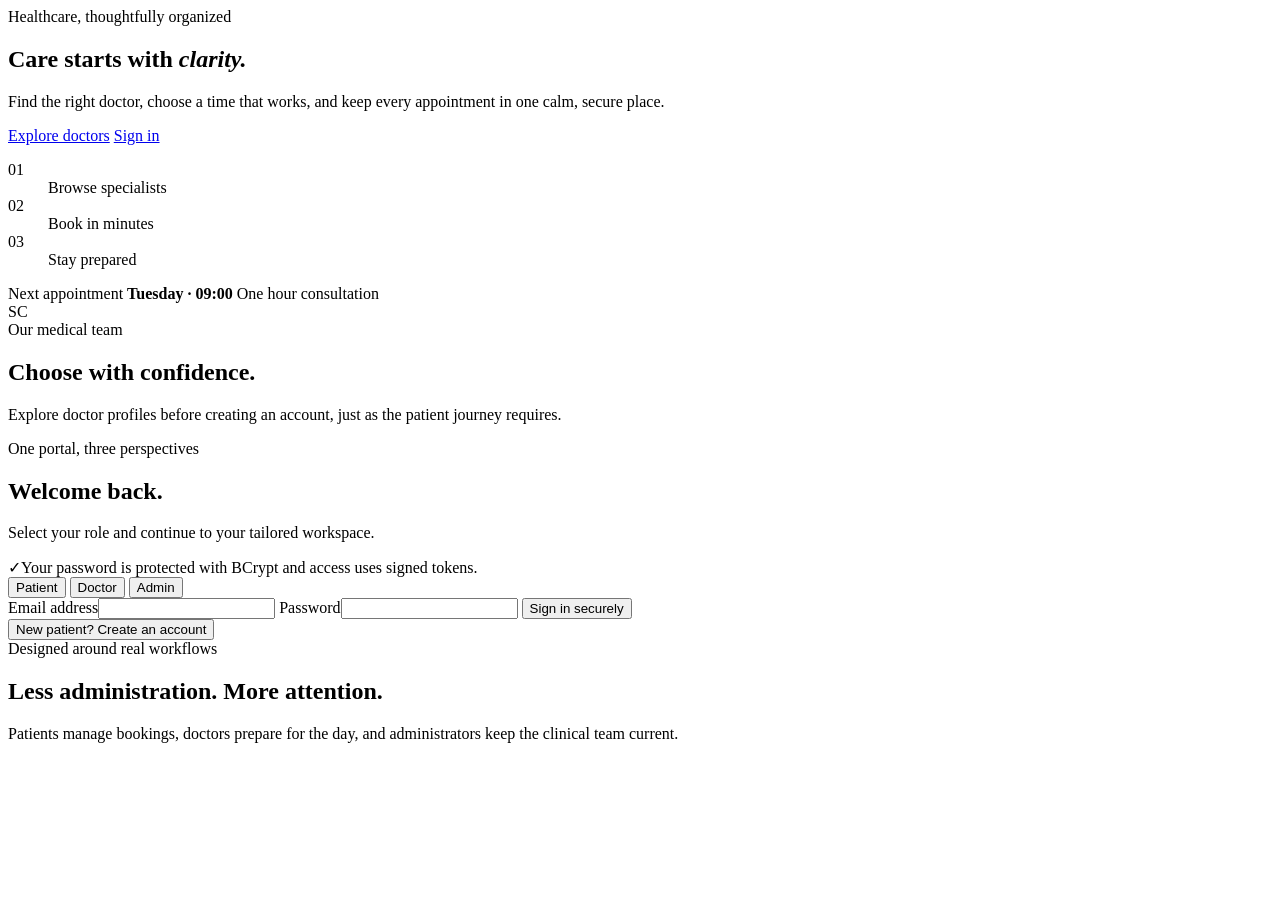
==== smartcare/src/main/resources/templates/index.html @ dec90913 "Build Thymeleaf role-based frontend" ====
<!DOCTYPE html>
<html lang="en" xmlns:th="http://www.thymeleaf.org">
<head>
    <meta charset="UTF-8">
    <meta name="viewport" content="width=device-width, initial-scale=1">
    <meta name="description" content="SmartCare appointment management portal">
    <title>SmartCare · Care starts with clarity</title>
    <link rel="icon" th:href="@{/assets/images/logo/logo.png}">
    <link rel="stylesheet" th:href="@{/assets/css/smartcare.css}">
    <script type="module" th:src="@{/js/smartcare/auth.js}" defer></script>
</head>
<body data-page="home">
<div class="page-shell">
    <header th:replace="~{fragments/layout :: header('home')}"></header>

    <main>
        <section class="hero">
            <div class="hero-copy">
                <span class="eyebrow">Healthcare, thoughtfully organized</span>
                <h1>Care starts with <em>clarity.</em></h1>
                <p>Find the right doctor, choose a time that works, and keep every appointment in one calm, secure place.</p>
                <div class="hero-actions">
                    <a class="button button-primary button-large" href="#doctors">Explore doctors</a>
                    <a class="button button-secondary button-large" href="#access">Sign in</a>
                </div>
                <dl class="trust-list">
                    <div><dt>01</dt><dd>Browse specialists</dd></div>
                    <div><dt>02</dt><dd>Book in minutes</dd></div>
                    <div><dt>03</dt><dd>Stay prepared</dd></div>
                </dl>
            </div>
            <div class="hero-visual" aria-label="SmartCare appointment preview">
                <div class="visual-orbit orbit-one"></div>
                <div class="visual-orbit orbit-two"></div>
                <div class="appointment-preview">
                    <span class="status-dot"></span>
                    <span class="preview-label">Next appointment</span>
                    <strong>Tuesday · 09:00</strong>
                    <span>One hour consultation</span>
                </div>
                <div class="care-monogram">SC</div>
            </div>
        </section>

        <section class="section" id="doctors">
            <div class="section-heading">
                <div><span class="eyebrow">Our medical team</span><h2>Choose with confidence.</h2></div>
                <p>Explore doctor profiles before creating an account, just as the patient journey requires.</p>
            </div>
            <div class="card-grid" data-public-doctors>
                <article class="skeleton-card"></article><article class="skeleton-card"></article><article class="skeleton-card"></article>
            </div>
        </section>

        <section class="access-section" id="access">
            <div class="access-intro">
                <span class="eyebrow">One portal, three perspectives</span>
                <h2>Welcome back.</h2>
                <p>Select your role and continue to your tailored workspace.</p>
                <div class="privacy-note"><span>✓</span>Your password is protected with BCrypt and access uses signed tokens.</div>
            </div>
            <div class="auth-card">
                <div class="role-tabs" role="tablist" aria-label="Select account role">
                    <button class="role-tab active" data-role-tab="patient" type="button">Patient</button>
                    <button class="role-tab" data-role-tab="doctor" type="button">Doctor</button>
                    <button class="role-tab" data-role-tab="admin" type="button">Admin</button>
                </div>
                <form class="auth-form" data-login-form novalidate>
                    <input type="hidden" name="role" value="patient">
                    <label><span data-identifier-label>Email address</span><input name="identifier" type="email" autocomplete="username" required></label>
                    <label>Password<input name="password" type="password" autocomplete="current-password" minlength="6" required></label>
                    <p class="form-error" data-form-error hidden></p>
                    <button class="button button-primary button-block" type="submit">Sign in securely</button>
                </form>
                <button class="text-button" type="button" data-signup-toggle>New patient? Create an account</button>
            </div>
        </section>

        <section class="section about-strip" id="about">
            <span class="eyebrow">Designed around real workflows</span>
            <h2>Less administration. More attention.</h2>
            <p>Patients manage bookings, doctors prepare for the day, and administrators keep the clinical team current.</p>
        </section>
    </main>

    <footer th:replace="~{fragments/layout :: footer}"></footer>
</div>

<dialog class="signup-dialog" data-signup-dialog>
    <button class="dialog-close" type="button" data-dialog-close aria-label="Close">×</button>
    <span class="eyebrow">Patient registration</span>
    <h2>Create your SmartCare account</h2>
    <form class="signup-form" data-signup-form>
        <div class="form-grid">
            <label>Full name<input name="name" required minlength="3"></label>
            <label>Email<input name="email" type="email" required></label>
            <label>Password<input name="password" type="password" required minlength="6"></label>
            <label>Phone<input name="phone" inputmode="numeric" pattern="[0-9]{10}" required></label>
            <label class="full-field">Address<input name="address" required></label>
            <label>Date of birth<input name="birthDate" type="datetime-local" required></label>
        </div>
        <p class="form-error" data-signup-error hidden></p>
        <button class="button button-primary button-block" type="submit">Create account</button>
    </form>
</dialog>
<div th:replace="~{fragments/layout :: toasts}"></div>
</body>
</html>
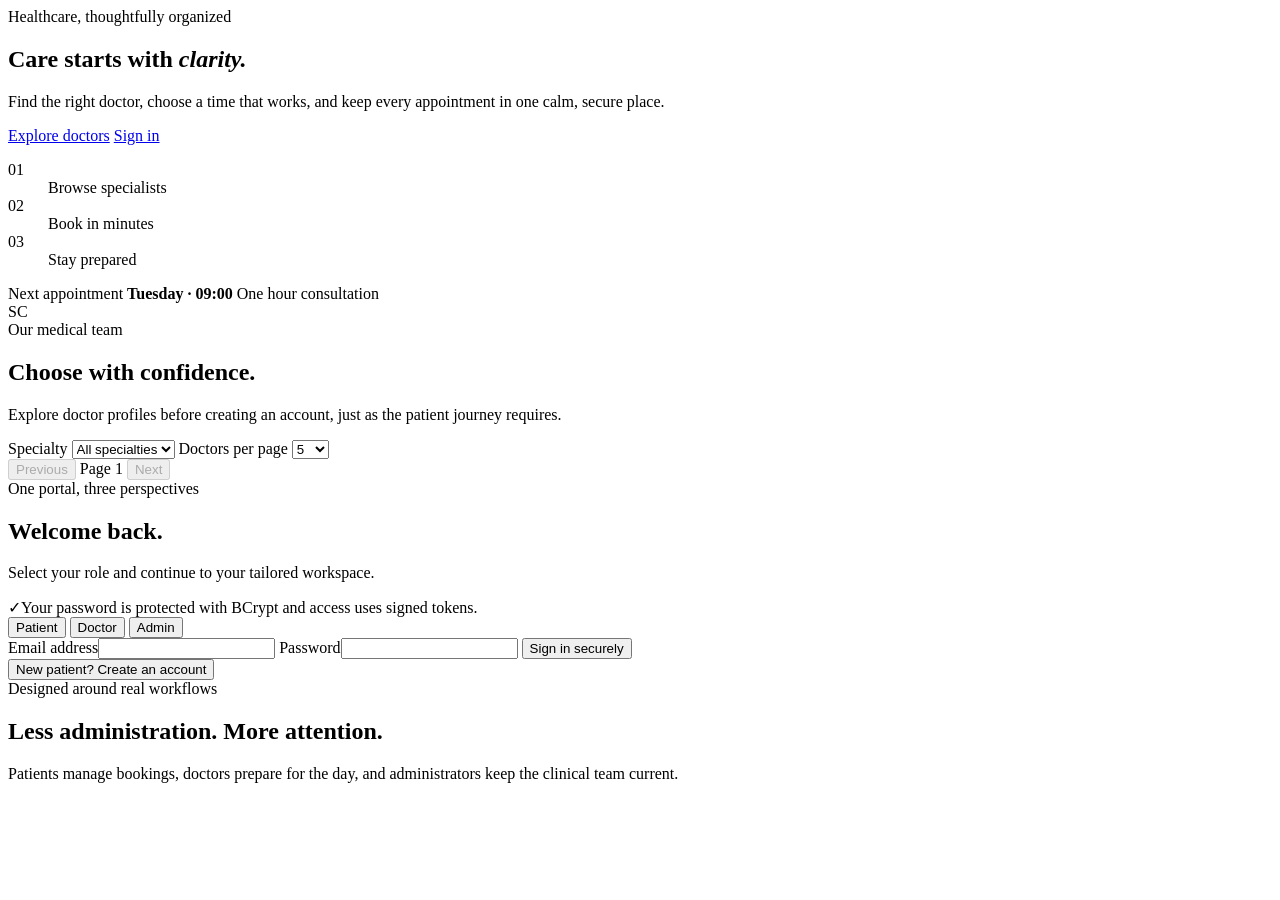
==== commit 464da1ba: "Add paginated specialty doctor directory" ====
--- a/smartcare/src/main/resources/templates/index.html
+++ b/smartcare/src/main/resources/templates/index.html
@@ -47,9 +47,22 @@
                 <div><span class="eyebrow">Our medical team</span><h2>Choose with confidence.</h2></div>
                 <p>Explore doctor profiles before creating an account, just as the patient journey requires.</p>
             </div>
+            <div class="directory-controls">
+                <label>Specialty
+                    <select data-doctor-specialty><option value="">All specialties</option></select>
+                </label>
+                <label>Doctors per page
+                    <select data-doctor-page-size><option value="5">5</option><option value="10">10</option></select>
+                </label>
+            </div>
             <div class="card-grid" data-public-doctors>
                 <article class="skeleton-card"></article><article class="skeleton-card"></article><article class="skeleton-card"></article>
             </div>
+            <nav class="pagination" aria-label="Doctor directory pages">
+                <button class="button button-secondary" type="button" data-doctor-previous disabled>Previous</button>
+                <span data-doctor-page-status>Page 1</span>
+                <button class="button button-secondary" type="button" data-doctor-next disabled>Next</button>
+            </nav>
         </section>
 
         <section class="access-section" id="access">
@@ -60,19 +73,24 @@
                 <div class="privacy-note"><span>✓</span>Your password is protected with BCrypt and access uses signed tokens.</div>
             </div>
             <div class="auth-card">
-                <div class="role-tabs" role="tablist" aria-label="Select account role">
+                <div class="role-tabs" role="tablist" aria-label="Select account role" data-auth-guest>
                     <button class="role-tab active" data-role-tab="patient" type="button">Patient</button>
                     <button class="role-tab" data-role-tab="doctor" type="button">Doctor</button>
                     <button class="role-tab" data-role-tab="admin" type="button">Admin</button>
                 </div>
-                <form class="auth-form" data-login-form novalidate>
+                <form class="auth-form" data-login-form data-auth-guest novalidate>
                     <input type="hidden" name="role" value="patient">
                     <label><span data-identifier-label>Email address</span><input name="identifier" type="email" autocomplete="username" required></label>
                     <label>Password<input name="password" type="password" autocomplete="current-password" minlength="6" required></label>
                     <p class="form-error" data-form-error hidden></p>
                     <button class="button button-primary button-block" type="submit">Sign in securely</button>
                 </form>
-                <button class="text-button" type="button" data-signup-toggle>New patient? Create an account</button>
+                <button class="text-button" type="button" data-signup-toggle data-auth-guest>New patient? Create an account</button>
+                <div class="authenticated-card" data-auth-session hidden>
+                    <span class="authenticated-mark" aria-hidden="true">✓</span>
+                    <p>You are signed in as <strong data-auth-role></strong>.</p>
+                    <a class="button button-primary button-block" data-dashboard-link>Continue to your dashboard</a>
+                </div>
             </div>
         </section>
 
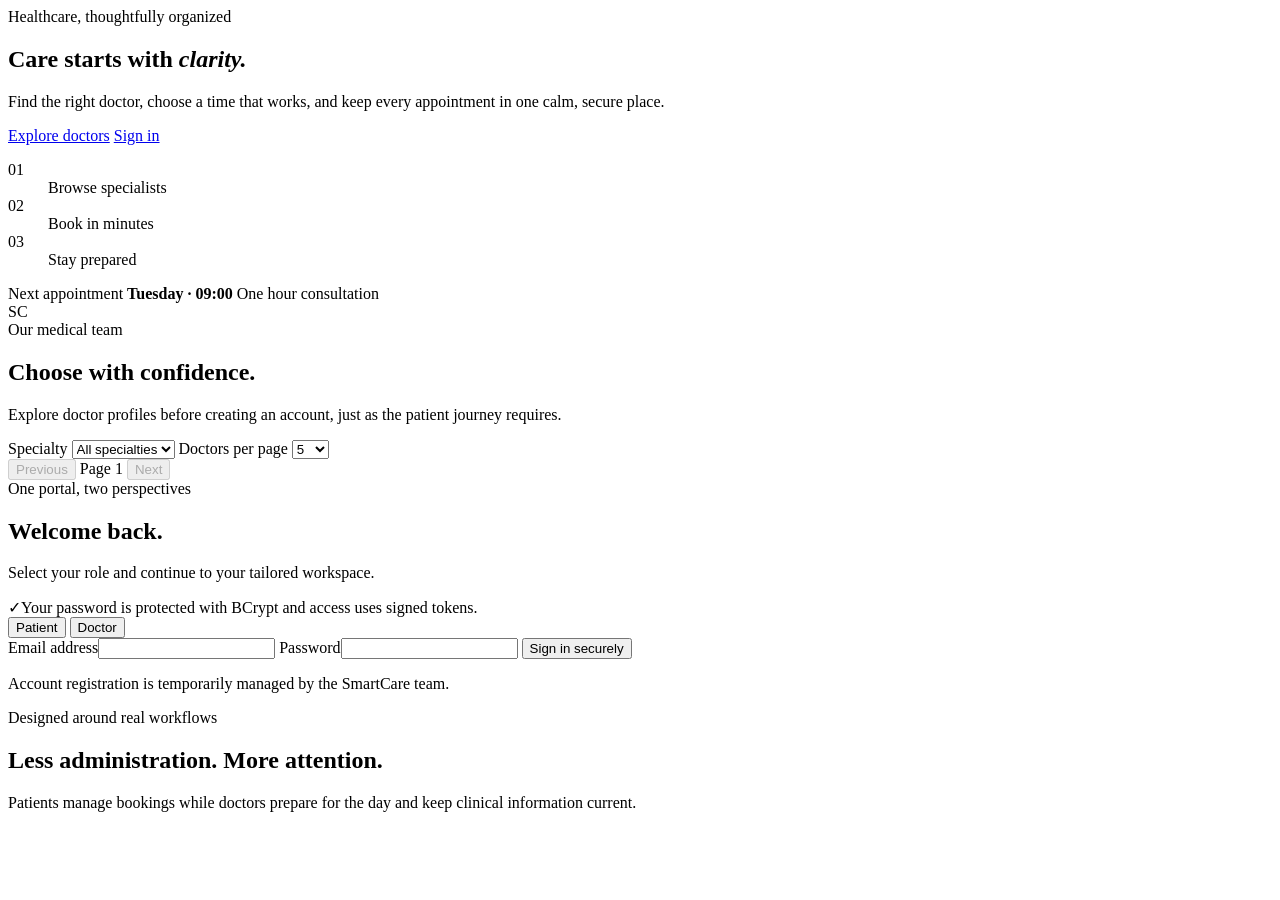
==== commit 437c80ad: "Simplify public access and soften green palette" ====
--- a/smartcare/src/main/resources/templates/index.html
+++ b/smartcare/src/main/resources/templates/index.html
@@ -67,7 +67,7 @@
 
         <section class="access-section" id="access">
             <div class="access-intro">
-                <span class="eyebrow">One portal, three perspectives</span>
+                <span class="eyebrow">One portal, two perspectives</span>
                 <h2>Welcome back.</h2>
                 <p>Select your role and continue to your tailored workspace.</p>
                 <div class="privacy-note"><span>✓</span>Your password is protected with BCrypt and access uses signed tokens.</div>
@@ -76,7 +76,6 @@
                 <div class="role-tabs" role="tablist" aria-label="Select account role" data-auth-guest>
                     <button class="role-tab active" data-role-tab="patient" type="button">Patient</button>
                     <button class="role-tab" data-role-tab="doctor" type="button">Doctor</button>
-                    <button class="role-tab" data-role-tab="admin" type="button">Admin</button>
                 </div>
                 <form class="auth-form" data-login-form data-auth-guest novalidate>
                     <input type="hidden" name="role" value="patient">
@@ -85,7 +84,7 @@
                     <p class="form-error" data-form-error hidden></p>
                     <button class="button button-primary button-block" type="submit">Sign in securely</button>
                 </form>
-                <button class="text-button" type="button" data-signup-toggle data-auth-guest>New patient? Create an account</button>
+                <p class="access-note" data-auth-guest>Account registration is temporarily managed by the SmartCare team.</p>
                 <div class="authenticated-card" data-auth-session hidden>
                     <span class="authenticated-mark" aria-hidden="true">✓</span>
                     <p>You are signed in as <strong data-auth-role></strong>.</p>
@@ -97,30 +96,13 @@
         <section class="section about-strip" id="about">
             <span class="eyebrow">Designed around real workflows</span>
             <h2>Less administration. More attention.</h2>
-            <p>Patients manage bookings, doctors prepare for the day, and administrators keep the clinical team current.</p>
+            <p>Patients manage bookings while doctors prepare for the day and keep clinical information current.</p>
         </section>
     </main>
 
     <footer th:replace="~{fragments/layout :: footer}"></footer>
 </div>
 
-<dialog class="signup-dialog" data-signup-dialog>
-    <button class="dialog-close" type="button" data-dialog-close aria-label="Close">×</button>
-    <span class="eyebrow">Patient registration</span>
-    <h2>Create your SmartCare account</h2>
-    <form class="signup-form" data-signup-form>
-        <div class="form-grid">
-            <label>Full name<input name="name" required minlength="3"></label>
-            <label>Email<input name="email" type="email" required></label>
-            <label>Password<input name="password" type="password" required minlength="6"></label>
-            <label>Phone<input name="phone" inputmode="numeric" pattern="[0-9]{10}" required></label>
-            <label class="full-field">Address<input name="address" required></label>
-            <label>Date of birth<input name="birthDate" type="datetime-local" required></label>
-        </div>
-        <p class="form-error" data-signup-error hidden></p>
-        <button class="button button-primary button-block" type="submit">Create account</button>
-    </form>
-</dialog>
 <div th:replace="~{fragments/layout :: toasts}"></div>
 </body>
 </html>
